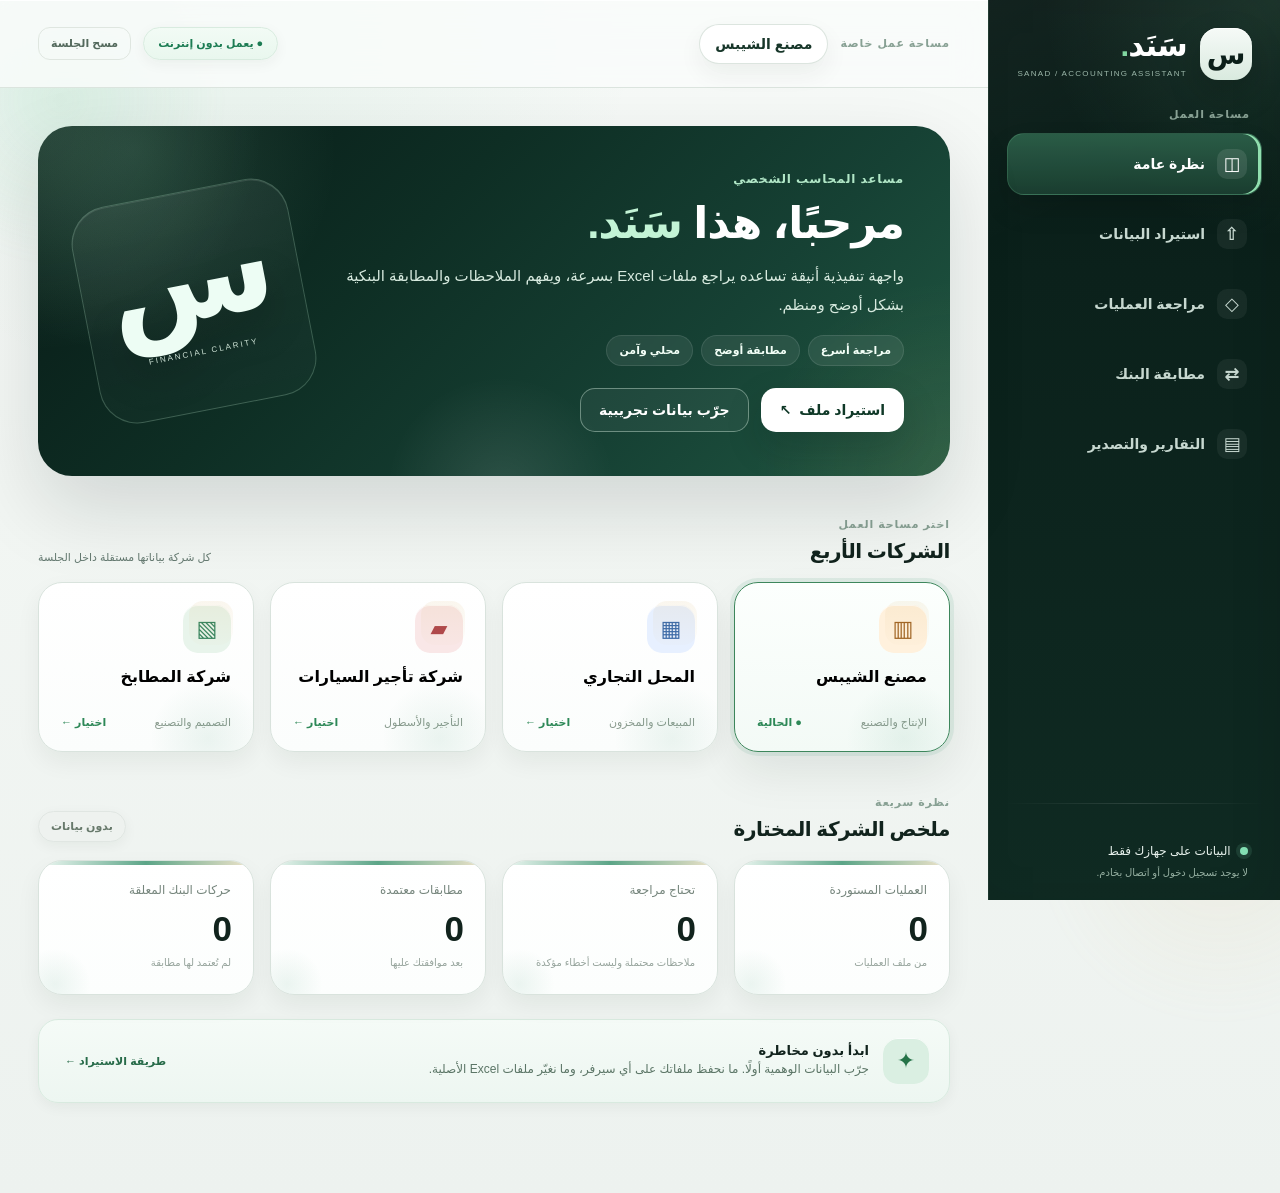
==== index.html @ ab38c40f "Add files via upload" ====
<!doctype html>
<html lang="ar" dir="rtl">
<head>
  <meta charset="utf-8"><meta name="viewport" content="width=device-width,initial-scale=1,viewport-fit=cover">
  <meta name="theme-color" content="#102820"><meta name="description" content="سَنَد: مساعد مراجعة Excel والمطابقة البنكية — يعمل محليًا بدون رفع البيانات.">
  <title>سَنَد | مساعد المحاسب</title>
  <link rel="stylesheet" href="styles.css">
</head>
<body>
<div class="shell">
  <aside class="sidebar">
    <div class="brand"><span class="brand-icon">س</span><span><strong>سَنَد<span class="dot">.</span></strong><small>SANAD / ACCOUNTING ASSISTANT</small></span></div>
    <div class="sidebar-label">مساحة العمل</div>
    <nav class="main-nav" aria-label="القائمة الرئيسية">
      <button class="nav-btn active" data-view="home"><span class="nav-symbol">◫</span> نظرة عامة</button>
      <button class="nav-btn" data-view="import"><span class="nav-symbol">⇧</span> استيراد البيانات</button>
      <button class="nav-btn" data-view="review"><span class="nav-symbol">◇</span> مراجعة العمليات <b id="sideFlag" class="nav-count hidden">0</b></button>
      <button class="nav-btn" data-view="match"><span class="nav-symbol">⇄</span> مطابقة البنك</button>
      <button class="nav-btn" data-view="report"><span class="nav-symbol">▤</span> التقارير والتصدير</button>
    </nav>
    <div class="side-bottom"><span class="secure-dot"></span> البيانات على جهازك فقط <small>لا يوجد تسجيل دخول أو اتصال بخادم.</small></div>
  </aside>
  <main class="main">
    <header class="topbar"><div class="top-label"><span class="overline">مساحة عمل خاصة</span><span id="currentCompanyLabel">مصنع الشيبس</span></div><div class="top-actions"><span class="offline-pill">● يعمل بدون إنترنت</span><button class="btn btn-ghost btn-small" id="wipeBtn" title="مسح البيانات من جلسة المتصفح">مسح الجلسة</button></div></header>
    <div class="content">
      <section id="view-home" class="view active">
        <div class="hero"><div><span class="eyebrow">مساعد المحاسب الشخصي</span><h1>مرحبًا، هذا <em>سَنَد.</em></h1><p>واجهة تنفيذية أنيقة تساعده يراجع ملفات Excel بسرعة، ويفهم الملاحظات والمطابقة البنكية بشكل أوضح ومنظم.</p><div class="hero-pills"><span class="hero-pill">مراجعة أسرع</span><span class="hero-pill">مطابقة أوضح</span><span class="hero-pill">محلي وآمن</span></div><div class="hero-actions"><button class="btn btn-light" data-goto="import">استيراد ملف <span>↖</span></button><button class="btn btn-outline-light" id="demoBtn">جرّب بيانات تجريبية</button></div></div><div class="hero-mark" aria-hidden="true"><div>س</div><span>FINANCIAL CLARITY</span></div></div>
        <div class="section-head"><div><span class="overline">اختر مساحة العمل</span><h2>الشركات الأربع</h2></div><span class="section-note">كل شركة بياناتها مستقلة داخل الجلسة</span></div>
        <div id="companyCards" class="company-grid"></div>
        <div class="section-head spaced"><div><span class="overline">نظرة سريعة</span><h2>ملخص الشركة المختارة</h2></div><span id="demoIndicator" class="badge badge-muted">بدون بيانات</span></div>
        <div class="stats-grid"><div class="stat"><span>العمليات المستوردة</span><strong id="statOperations">0</strong><small>من ملف العمليات</small></div><div class="stat"><span>تحتاج مراجعة</span><strong id="statWarnings">0</strong><small>ملاحظات محتملة وليست أخطاء مؤكدة</small></div><div class="stat"><span>مطابقات معتمدة</span><strong id="statApproved">0</strong><small>بعد موافقتك عليها</small></div><div class="stat"><span>حركات البنك المعلقة</span><strong id="statBank">0</strong><small>لم تُعتمد لها مطابقة</small></div></div>
        <div class="callout"><span class="callout-symbol">✦</span><div><strong>ابدأ بدون مخاطرة</strong><p>جرّب البيانات الوهمية أولًا. ما نحفظ ملفاتك على أي سيرفر، وما نغيّر ملفات Excel الأصلية.</p></div><button class="text-link" data-goto="import">طريقة الاستيراد ←</button></div>
      </section>
      <section id="view-import" class="view"><div class="page-heading"><div><span class="overline">01 / إدخال البيانات</span><h1>استيراد ملفاتك</h1><p>ارفع ملف Excel أو CSV، أو الصق جدول مباشرة من Excel. راجع الأعمدة قبل ما تستورده.</p></div><span class="badge badge-green">محلي على الجهاز</span></div>
        <div class="import-grid"><article class="panel import-card"><div class="panel-heading"><span class="round-icon green">▤</span><div><h2>دفتر العمليات</h2><p>فواتير، مصروفات، إيرادات أو حركة حسابات.</p></div></div><label class="dropzone" id="ledgerDrop" for="ledgerFile"><span class="upload-glyph">⇧</span><strong>اختر ملف العمليات</strong><small>Excel .xlsx أو CSV أو TSV — حتى 10 ميجابايت</small><input type="file" id="ledgerFile" accept=".xlsx,.csv,.tsv,text/csv,application/vnd.openxmlformats-officedocument.spreadsheetml.sheet"></label><p class="muted small" id="ledgerCount">ما تم استيراد أي ملف بعد.</p><button class="btn btn-soft full" id="pasteToggle">أو الصق جدول من Excel</button><div id="pasteBox" class="hidden"><label class="field-label" for="pasteInput">انسخ الخلايا من Excel والصقها هنا، أول صف يكون أسماء الأعمدة</label><textarea id="pasteInput" rows="5" placeholder="التاريخ    البيان    المبلغ    رقم المستند    النوع"></textarea><button class="btn btn-primary" id="pasteRead">قراءة الجدول</button></div></article>
        <article class="panel import-card"><div class="panel-heading"><span class="round-icon blue">⇄</span><div><h2>كشف البنك</h2><p>للمقارنة مع دفتر العمليات، بدون ترحيل قيود.</p></div></div><label class="dropzone" id="bankDrop" for="bankFile"><span class="upload-glyph">⇧</span><strong>اختر ملف كشف البنك</strong><small>Excel .xlsx أو CSV أو TSV — حتى 10 ميجابايت</small><input type="file" id="bankFile" accept=".xlsx,.csv,.tsv,text/csv,application/vnd.openxmlformats-officedocument.spreadsheetml.sheet"></label><p class="muted small" id="bankCount">ما تم استيراد أي كشف بعد.</p><div class="tip"><strong>معلومة مهمة</strong><p>يفضّل يكون في الكشف تاريخ + مبلغ صافٍ، أو عمود إيداع وعمود سحب.</p></div></article></div>
        <article class="panel mapping-panel hidden" id="mappingPanel"><div class="panel-heading between"><div><span class="overline">خطوة التأكد</span><h2 id="mappingTitle">مطابقة الأعمدة</h2><p id="mappingHelp">حدد الأعمدة الصحيحة قبل الاعتماد.</p></div><button class="btn btn-ghost btn-small" id="cancelMapping">إلغاء</button></div><div id="sheetRow" class="sheet-row hidden"><label for="sheetSelect">ورقة العمل</label><select id="sheetSelect"></select></div><div id="mappingFields" class="mapping-grid"></div><div class="preview-wrap"><h3>معاينة أول خمس عمليات</h3><div id="mappingPreview" class="table-scroll"></div></div><div class="mapping-footer"><span id="pendingRows">0 صف</span><button class="btn btn-primary" id="confirmImport">استيراد البيانات بعد المراجعة ←</button></div></article>
        <div class="tip wide"><strong>خصوصية البيانات</strong><p>الأداة تعمل داخل المتصفح ولا ترسل ملفاتك لخادم. البيانات تبقى في ذاكرة الصفحة فقط وتختفي عند تحديثها أو إغلاقها؛ صدّر التقرير قبل ما تطلع. لا تستخدم مستندات الشركات الفعلية إلا بموافقتها.</p></div>
      </section>
      <section id="view-review" class="view"><div class="page-heading"><div><span class="overline">02 / مراجعة ذكية</span><h1>العمليات التي تحتاج انتباهك</h1><p>نرصد مؤشرات التكرار والنقص والقيم غير المعتادة، والقرار النهائي لك.</p></div><button class="btn btn-secondary" id="exportReviewTop">تصدير الملاحظات CSV ↧</button></div><div class="stats-grid compact"><div class="stat"><span>إجمالي العمليات</span><strong id="reviewTotal">0</strong></div><div class="stat"><span>عمليات بملاحظات</span><strong id="reviewFlags">0</strong></div><div class="stat"><span>تكرار محتمل</span><strong id="reviewDuplicates">0</strong></div><div class="stat"><span>بيانات ناقصة أو غير صالحة</span><strong id="reviewMissing">0</strong></div></div>
      <div class="panel table-panel"><div class="table-toolbar"><div><h2>سجل المراجعة</h2><p>ملاحظات أولية — ما يتم حذف أو تعديل أي عملية.</p></div><div class="filters"><select id="reviewFilter" aria-label="تصفية الملاحظات"><option value="all">كل العمليات</option><option value="flagged">تحتاج مراجعة</option><option value="duplicate">تكرار محتمل</option><option value="missing">بيانات ناقصة</option></select><input id="reviewSearch" type="search" placeholder="بحث بالبيان أو المرجع" aria-label="بحث في العمليات"></div></div><div id="reviewTable" class="table-scroll"></div></div></section>
      <section id="view-match" class="view"><div class="page-heading"><div><span class="overline">03 / المطابقة البنكية</span><h1>طابق من غير تخمين</h1><p>نقترح الربط عندما يكون المبلغ والاتجاه واضحين وتوجد حركة فريدة خلال ±3 أيام؛ لازم تعتمد المقترح بنفسك.</p></div><button class="btn btn-secondary" id="exportMatch">تصدير المطابقة CSV ↧</button></div><div class="stats-grid compact"><div class="stat"><span>مطابقات مقترحة</span><strong id="matchSuggested">0</strong></div><div class="stat"><span>مطابقات معتمدة</span><strong id="matchApproved">0</strong></div><div class="stat"><span>دفتر غير مطابق</span><strong id="matchLedger">0</strong></div><div class="stat"><span>بنك غير مطابق</span><strong id="matchBank">0</strong></div></div><div class="callout warn"><span class="callout-symbol">!</span><div><strong>المبلغ المتساوي مش دليل كافي على صحة المطابقة.</strong><p>إذا فيه أكثر من مرشح مناسب بنعرضه كحالة ملتبسة بدون اعتماد آلي. المطابقة هنا للمساعدة فقط، مش تسوية محاسبية.</p></div></div><div class="panel table-panel"><div class="table-toolbar"><div><h2>اقتراحات المطابقة</h2><p>تقدر تعتمد كل سطر أو تلغي اعتماده.</p></div></div><div id="matchTable" class="table-scroll"></div></div><div class="dual-grid"><div class="panel table-panel"><h2>حركات الدفتر غير المعتمدة</h2><div id="unmatchedLedger" class="table-scroll"></div></div><div class="panel table-panel"><h2>حركات البنك غير المعتمدة</h2><div id="unmatchedBank" class="table-scroll"></div></div></div></section>
      <section id="view-report" class="view"><div class="page-heading"><div><span class="overline">04 / تقرير مختصر</span><h1>النتيجة جاهزة للمراجعة</h1><p>هذا تقرير جودة بيانات ومطابقة، وليس قائمة أرباح وخسائر أو ميزان مراجعة معتمد.</p></div><div class="report-actions"><button class="btn btn-secondary" id="exportReport">تصدير التقرير CSV ↧</button><button class="btn btn-primary" id="printReport">طباعة / PDF ↗</button></div></div><div class="print-sheet" id="reportSheet"><div class="report-masthead"><span class="report-logo">سَنَد.</span><span>ACCOUNTING REVIEW / PRIVATE</span></div><h2>تقرير مراجعة البيانات</h2><p id="reportSubheading" class="muted">الشركة المحددة</p><div class="report-stat-grid" id="reportStats"></div><div class="report-section"><h3>ملخص نتيجة المراجعة</h3><div id="reportNarrative"></div></div><div class="report-section"><h3>حدود التقرير</h3><p>الملاحظات مؤشرات تحتاج فحصًا بشريًا. المطابقات المعتمدة هنا لا تنشئ قيودًا أو تسويات. النتائج تعتمد على صحة الملفات وتصنيف اتجاه الحركات وتواريخها؛ لا تعتبر تدقيقًا خارجيًا أو قوائم مالية.</p></div><div class="report-footer"><span>سَنَد | أداة مساعدة للمحاسب</span><span id="reportDate"></span></div></div></section>
    </div>
  </main>
</div>
<div id="toast" class="toast" role="status" aria-live="polite"></div>
<div id="modal" class="modal hidden" role="dialog" aria-modal="true" aria-labelledby="modalTitle"><div class="modal-box"><h2 id="modalTitle">تأكيد</h2><p id="modalText"></p><div class="modal-actions"><button class="btn btn-ghost" id="modalCancel">إلغاء</button><button class="btn btn-danger" id="modalConfirm">تأكيد المسح</button></div></div></div>
<script src="vendor/jszip.min.js"></script><script src="app.js"></script>
</body></html>
---- styles.css ----
:root{
  --deep:#071814;
  --deep-2:#0d221d;
  --deep-3:#15342a;
  --panel:#ffffff;
  --panel-soft:rgba(255,255,255,.78);
  --surface:#f4f7f5;
  --surface-2:#edf2ef;
  --surface-3:#e4ebe7;
  --ink:#11231d;
  --muted:#647970;
  --muted-2:#889890;
  --line:#d9e3dd;
  --accent:#1d8259;
  --accent-2:#3ca672;
  --accent-3:#7fc9a0;
  --accent-soft:#edf7f1;
  --accent-glow:rgba(29,130,89,.18);
  --gold:#d8b36c;
  --gold-soft:#fbf2df;
  --orange:#b36a21;
  --orange-soft:#fff4e4;
  --blue:#355f96;
  --blue-soft:#edf3ff;
  --danger:#9f3d3a;
  --radius-sm:14px;
  --radius:20px;
  --radius-lg:30px;
  --shadow-xs:0 4px 14px rgba(8,31,24,.05);
  --shadow-sm:0 10px 24px rgba(8,31,24,.06);
  --shadow:0 18px 48px rgba(8,31,24,.09);
  --shadow-lg:0 32px 80px rgba(7,24,20,.14);
}

*{box-sizing:border-box}
html{scroll-behavior:smooth}
body{
  margin:0;
  font-family:Tahoma,"Arial",system-ui,sans-serif;
  color:var(--ink);
  background:
    radial-gradient(circle at 18% 0%, rgba(60,166,114,.08), transparent 26%),
    radial-gradient(circle at 100% 15%, rgba(216,179,108,.08), transparent 18%),
    linear-gradient(180deg,#f7faf8 0%, #f2f6f3 42%, #edf2ef 100%);
  font-size:14px;
  min-height:100vh;
}
body::before,body::after{content:"";position:fixed;pointer-events:none;z-index:0;filter:blur(8px)}
body::before{width:360px;height:360px;top:-80px;left:-120px;background:radial-gradient(circle, rgba(76,183,129,.14), transparent 64%)}
body::after{width:400px;height:400px;right:-140px;bottom:-140px;background:radial-gradient(circle, rgba(216,179,108,.10), transparent 65%)}
button,input,select,textarea{font:inherit}
button{cursor:pointer}
button,input,select,textarea{transition:border-color .2s ease, box-shadow .2s ease, background-color .2s ease, transform .2s ease, color .2s ease}
button:focus-visible,input:focus-visible,select:focus-visible,textarea:focus-visible{outline:none;border-color:rgba(29,130,89,.75)!important;box-shadow:0 0 0 4px rgba(29,130,89,.14)!important}
h1,h2,h3,p{margin:0}
h1{font-size:clamp(30px,3.1vw,46px);letter-spacing:-1px;line-height:1.14}
h2{font-size:20px;letter-spacing:-.45px;line-height:1.25}
h3{font-size:15px;line-height:1.35}
p{line-height:1.9}

.shell{min-height:100vh;display:flex;position:relative;z-index:1}
.sidebar{
  width:292px;flex-shrink:0;height:100vh;position:sticky;top:0;overflow:hidden;
  padding:22px 18px 18px;display:flex;flex-direction:column;color:#fff;
  background:
    radial-gradient(circle at top right, rgba(127,201,160,.15), transparent 25%),
    linear-gradient(180deg,#071814 0%, #0b211b 30%, #0f2a22 100%);
  border-left:1px solid rgba(255,255,255,.05);
  box-shadow:-14px 0 40px rgba(0,0,0,.08) inset;
}
.sidebar::before,.sidebar::after{content:"";position:absolute;pointer-events:none}
.sidebar::before{inset:0;background:linear-gradient(155deg, rgba(255,255,255,.05), transparent 24%)}
.sidebar::after{left:16px;right:16px;bottom:96px;height:1px;background:linear-gradient(90deg, transparent, rgba(255,255,255,.12), transparent)}
.brand,.main-nav,.side-bottom{position:relative;z-index:1}
.brand{display:flex;align-items:center;gap:13px;padding:6px 10px 28px}
.brand-icon{
  width:52px;height:52px;display:grid;place-items:center;border-radius:18px;font-size:28px;font-weight:900;
  color:#0b1f19;background:linear-gradient(180deg,#f6faf7,#d9eadf);
  box-shadow:0 14px 34px rgba(0,0,0,.20), inset 0 1px 0 rgba(255,255,255,.85)
}
.brand strong{font-size:31px;line-height:1;display:block;letter-spacing:-.8px}
.brand small{display:block;font-size:8px;letter-spacing:1.3px;color:#9cb8aa;padding-top:8px}
.dot{color:#81d7a1}
.sidebar-label,.overline{color:#88a194;font-size:11px;font-weight:800;letter-spacing:.9px}
.sidebar-label{padding:0 12px 12px}
.main-nav{display:flex;flex-direction:column;gap:8px}
.nav-btn{
  border:1px solid transparent;background:transparent;color:#c7d8d0;padding:15px 14px;text-align:right;
  border-radius:17px;display:flex;align-items:center;gap:12px;font-weight:800;position:relative
}
.nav-btn:hover{color:#fff;border-color:rgba(129,215,161,.14);background:linear-gradient(180deg, rgba(255,255,255,.05), rgba(255,255,255,.02));transform:translateY(-1px)}
.nav-btn.active{color:#fff;border-color:rgba(129,215,161,.18);background:linear-gradient(180deg, rgba(45,98,75,.9), rgba(27,63,49,.95));box-shadow:inset -3px 0 0 #91dfaf, 0 14px 28px rgba(0,0,0,.14)}
.nav-symbol{font-size:18px;width:30px;height:30px;display:grid;place-items:center;border-radius:10px;background:rgba(255,255,255,.055);flex-shrink:0}
.nav-btn.active .nav-symbol{background:rgba(255,255,255,.1)}
.nav-count{margin-right:auto;font-size:11px;background:linear-gradient(180deg,#f6d59b,#e8bb73);color:#35270f;padding:3px 7px;border-radius:999px;font-weight:900;box-shadow:0 3px 10px rgba(232,187,115,.25)}
.side-bottom{margin-top:auto;padding:24px 14px 0;color:#e9f3ee;font-size:12px}
.side-bottom small{display:block;color:#96b0a2;line-height:1.85;padding-top:6px}
.secure-dot{display:inline-block;width:8px;height:8px;background:#82dfb3;border-radius:50%;margin-left:6px;box-shadow:0 0 0 4px rgba(130,223,179,.12)}

.main{flex:1;min-width:0;position:relative}
.topbar{
  position:sticky;top:0;z-index:4;height:88px;border-bottom:1px solid rgba(217,227,221,.92);
  background:rgba(250,252,251,.84);backdrop-filter:blur(16px);
  display:flex;justify-content:space-between;align-items:center;padding:0 38px;
}
.topbar::before{content:"";position:absolute;inset:0 0 auto 0;height:1px;background:rgba(255,255,255,.9)}
.top-label{display:flex;gap:12px;align-items:center;flex-wrap:wrap}
.top-label #currentCompanyLabel{
  font-weight:900;color:#173629;background:#fff;border:1px solid rgba(217,227,221,.92);
  padding:11px 15px;border-radius:999px;box-shadow:var(--shadow-sm)
}
.top-actions{display:flex;align-items:center;gap:12px;flex-wrap:wrap}
.offline-pill{color:#1c7c53;background:linear-gradient(180deg,#f2fbf5,#e9f7ee);border:1px solid #d8ebdf;border-radius:999px;padding:9px 14px;font-size:11px;font-weight:900;box-shadow:var(--shadow-xs)}
.content{max-width:1500px;margin:auto;padding:38px 38px 90px}
.view{display:none;animation:fadeUp .28s ease}
.view.active{display:block}

.hero{
  position:relative;overflow:hidden;isolation:isolate;min-height:300px;border-radius:34px;padding:44px 46px;color:#fff;
  display:flex;justify-content:space-between;align-items:center;gap:28px;
  background:
    radial-gradient(circle at 0% 0%, rgba(166,242,199,.15), transparent 23%),
    radial-gradient(circle at 100% 100%, rgba(216,179,108,.10), transparent 20%),
    linear-gradient(135deg,#081a16 0%, #0e2e24 38%, #164134 70%, #205842 100%);
  box-shadow:var(--shadow-lg);
}
.hero::before{content:"";position:absolute;left:-120px;top:-190px;width:430px;height:430px;border-radius:50%;background:radial-gradient(circle, rgba(166,242,199,.14), transparent 67%);z-index:-1}
.hero::after{content:"";position:absolute;left:36%;bottom:-150px;width:270px;height:270px;border-radius:50%;background:radial-gradient(circle, rgba(255,255,255,.10), transparent 60%);z-index:-1}
.hero > div:first-child{max-width:700px}
.eyebrow{color:#b1e7c7;font-size:12px;font-weight:900;letter-spacing:.85px}
.hero h1{margin-top:12px;font-size:44px}.hero h1 em{font-style:normal;color:#c3f4d6}
.hero p{color:#d7eadf;font-size:15px;margin:14px 0 16px;max-width:585px}
.hero-pills{display:flex;gap:8px;flex-wrap:wrap;margin-bottom:22px}
.hero-pill{
  display:inline-flex;align-items:center;gap:6px;padding:8px 12px;border-radius:999px;font-size:11px;font-weight:900;
  color:#f3fff7;background:rgba(255,255,255,.08);border:1px solid rgba(255,255,255,.1);backdrop-filter:blur(2px)
}
.hero-actions{display:flex;gap:12px;flex-wrap:wrap}
.hero-mark{
  width:220px;height:220px;flex-shrink:0;border:1px solid rgba(195,244,214,.22);border-radius:38px;display:grid;place-items:center;transform:rotate(-11deg);
  background:linear-gradient(180deg, rgba(255,255,255,.05), rgba(255,255,255,.02));box-shadow:inset 0 1px 0 rgba(255,255,255,.10)
}
.hero-mark div{font-size:122px;font-weight:900;line-height:1;color:#edfdf4;text-shadow:0 18px 40px rgba(0,0,0,.18)}
.hero-mark span{font-size:8px;letter-spacing:2px;margin-top:-67px;color:#d0e5d8}

.btn{border:1px solid transparent;border-radius:15px;padding:13px 18px;font-weight:900;display:inline-flex;align-items:center;justify-content:center;gap:8px;line-height:1.15;text-decoration:none}
.btn:hover{transform:translateY(-1px)}
.btn:active{transform:translateY(1px)}
.btn-primary{color:#fff;background:linear-gradient(180deg,#279364,#1d7b54);box-shadow:0 12px 28px rgba(29,123,84,.24)}
.btn-primary:hover{background:linear-gradient(180deg,#2da06d,#1f7f56)}
.btn-secondary{color:#1a6342;background:linear-gradient(180deg,#f0f8f3,#e5f2ea);border-color:#d1e6d8;box-shadow:var(--shadow-xs)}
.btn-secondary:hover{background:#e3f1e8}
.btn-light{background:#fff;color:#0f3827;box-shadow:0 15px 36px rgba(6,24,20,.18)}
.btn-outline-light{border-color:rgba(211,236,221,.42);background:rgba(255,255,255,.05);color:#fff}
.btn-outline-light:hover{background:rgba(255,255,255,.12)}
.btn-soft{background:#edf7f1;color:#276645;border-color:#d7e9de;box-shadow:var(--shadow-xs)}
.btn-ghost{background:transparent;border-color:#dfe6e0;color:#53695c}.btn-ghost:hover{background:#f5f8f6}
.btn-danger{background:#ae3d39;color:#fff;box-shadow:0 10px 26px rgba(174,61,57,.18)}
.btn-small{padding:9px 12px;font-size:11px;border-radius:12px}.full{width:100%}

.section-head{display:flex;justify-content:space-between;align-items:end;gap:12px;margin:42px 0 18px}.section-head .overline{display:block;margin-bottom:8px}.section-note,.muted{color:var(--muted)}.section-note{font-size:11px}.spaced{margin-top:44px}
.company-grid{display:grid;grid-template-columns:repeat(4,minmax(0,1fr));gap:16px}
.company-card{
  position:relative;background:linear-gradient(180deg,#ffffff,#fbfdfc);border:1px solid var(--line);text-align:right;border-radius:24px;padding:22px;min-height:170px;box-shadow:var(--shadow-sm);display:flex;flex-direction:column;align-items:flex-start;gap:14px;overflow:hidden
}
.company-card::before{content:"";position:absolute;inset:auto -18px -50px auto;width:126px;height:126px;border-radius:50%;background:radial-gradient(circle, rgba(29,130,89,.08), transparent 65%);pointer-events:none}
.company-card::after{content:"";position:absolute;right:20px;top:18px;width:44px;height:44px;border-radius:14px;background:linear-gradient(180deg, rgba(216,179,108,.14), rgba(216,179,108,.03));opacity:.8}
.company-card:hover{border-color:#9ecab1;box-shadow:var(--shadow);transform:translateY(-2px)}
.company-card.selected{border:1.5px solid #3d875c;box-shadow:0 0 0 4px rgba(29,130,89,.09), var(--shadow);background:linear-gradient(180deg,#fcfffd,#f3faf6)}
.company-icon{border-radius:15px;width:48px;height:48px;display:grid;place-items:center;font-size:22px;box-shadow:inset 0 1px 0 rgba(255,255,255,.85)}
.company-name{font-weight:900;font-size:16px}.company-footer{color:#899a8d;font-size:11px;width:100%;display:flex;justify-content:space-between;gap:12px;margin-top:auto}.company-card .company-footer span:last-child{color:#2d8857;font-weight:900}

.stats-grid{display:grid;grid-template-columns:repeat(4,minmax(0,1fr));gap:16px}
.stat{position:relative;border:1px solid var(--line);background:linear-gradient(180deg,#fff,#fcfefd);border-radius:24px;padding:22px;box-shadow:var(--shadow-sm);overflow:hidden}
.stat::before{content:"";position:absolute;right:0;top:0;width:100%;height:4px;background:linear-gradient(90deg, rgba(127,201,160,.12), rgba(29,130,89,.72), rgba(216,179,108,.35))}
.stat::after{content:"";position:absolute;left:-20px;bottom:-26px;width:72px;height:72px;border-radius:50%;background:radial-gradient(circle, rgba(29,130,89,.08), transparent 70%)}
.stat>span{color:#75857c;font-size:12px;display:block}.stat strong{font-size:35px;display:block;margin:12px 0 5px;letter-spacing:-1px;font-weight:900;font-variant-numeric:tabular-nums}.stat small{color:#95a39b;font-size:10px;line-height:1.8;display:block}
.callout{display:flex;align-items:center;gap:14px;background:linear-gradient(180deg,#f5fbf7,#edf6f1);border:1px solid #d8eadf;border-radius:20px;padding:18px 20px;margin-top:24px;box-shadow:var(--shadow-xs)}
.callout p{font-size:12px;color:#5b7566}.callout strong{font-size:13px}.callout-symbol{background:#daefe2;border-radius:15px;width:46px;height:46px;display:grid;place-items:center;color:#257348;flex-shrink:0;font-size:22px;box-shadow:inset 0 1px 0 rgba(255,255,255,.85)}
.text-link{margin-right:auto;border:0;background:transparent;white-space:nowrap;font-size:11px;color:#276b49;font-weight:900}.text-link:hover{color:#184d34}

.page-heading{display:flex;justify-content:space-between;align-items:flex-start;gap:16px;margin-bottom:28px;padding-bottom:8px}
.page-heading .overline{display:block;margin-bottom:9px}.page-heading p{color:var(--muted);font-size:12px;margin-top:10px;max-width:730px}
.badge{padding:8px 12px;font-size:11px;font-weight:900;border-radius:999px;white-space:nowrap;border:1px solid transparent;box-shadow:var(--shadow-xs)}
.badge-green{background:#eaf8ef;color:#24824b;border-color:#d6ecd9}.badge-muted{background:#eef2ef;color:#67796b;border-color:#e0e6e2}.badge-orange{background:#fff2e2;color:#a05a15;border-color:#f1dec1}.badge-blue{background:#eef4ff;color:#285d9a;border-color:#d9e5ff}

.import-grid,.dual-grid{display:grid;grid-template-columns:repeat(2,minmax(0,1fr));gap:18px}
.panel{background:var(--panel-soft);backdrop-filter:blur(10px);border-radius:24px;border:1px solid rgba(217,227,221,.95);padding:24px;box-shadow:var(--shadow-sm);min-width:0}.panel:hover{box-shadow:var(--shadow)}
.panel-heading{display:flex;align-items:center;gap:12px;margin-bottom:21px}.panel-heading p,.table-toolbar p{color:#829187;font-size:12px;margin-top:6px}.panel-heading.between{justify-content:space-between}
.round-icon{width:48px;height:48px;display:grid;place-items:center;border-radius:16px;font-size:22px;box-shadow:inset 0 1px 0 rgba(255,255,255,.85)}
.round-icon.green{background:#e6f4e8;color:#238355}.round-icon.blue{background:#e8f0fe;color:#3268ac}
.dropzone{position:relative;min-height:196px;border:1.6px dashed #b8d2c0;border-radius:20px;background:linear-gradient(180deg,#fcfefd,#f6faf7);display:flex;align-items:center;justify-content:center;flex-direction:column;gap:9px;cursor:pointer;padding:22px;text-align:center}
.dropzone::before{content:"";position:absolute;inset:12px;border-radius:16px;border:1px dashed rgba(29,130,89,.08);pointer-events:none}
.dropzone:hover,.dropzone.dragover{background:#eef8f0;border-color:#2d8b59;box-shadow:0 0 0 4px rgba(45,139,89,.08)}
.dropzone input{position:absolute;opacity:0;width:1px;height:1px;pointer-events:none}
.upload-glyph{display:grid;place-items:center;border-radius:50%;width:56px;height:56px;background:#ebf7ef;color:#2d8d5d;font-size:26px;box-shadow:inset 0 1px 0 rgba(255,255,255,.8), 0 10px 18px rgba(42,140,97,.08)}
.dropzone strong{font-size:13px}.dropzone small{font-size:11px;color:#879489}.small{font-size:12px}.import-card>.muted{padding:12px 2px}
.tip{background:linear-gradient(180deg,#f8faf8,#f3f6f4);border:1px solid #e6ece8;border-radius:15px;padding:15px;margin-top:15px}.tip strong{font-size:12px}.tip p{font-size:11px;color:#778579}.tip.wide{margin-top:18px}
.hidden{display:none!important}.field-label{display:block;font-size:12px;font-weight:900;margin:15px 0 9px}
textarea,select,input[type=search]{width:100%;background:#fff;color:var(--ink);border:1px solid #d8e3dc;border-radius:14px;padding:11px 12px;max-width:100%;min-width:0}
textarea{resize:vertical;line-height:1.7;margin-bottom:10px;min-height:120px}
.mapping-panel{margin-top:22px;border-color:#7fb897;background:linear-gradient(180deg,#fcfffd,#f5fbf7)}
.sheet-row{display:flex;align-items:center;gap:15px;margin-bottom:17px}.sheet-row label{font-weight:900;font-size:12px}.sheet-row select{flex:1}
.mapping-grid{display:grid;grid-template-columns:repeat(3,minmax(0,1fr));gap:13px}.map-field label{display:block;font-size:12px;font-weight:900;margin-bottom:8px}.map-field select{width:100%}.map-field small{display:block;color:#9b7d46;font-size:10px;margin-top:4px}
.preview-wrap{margin-top:26px}.preview-wrap h3{margin-bottom:10px}.mapping-footer{display:flex;justify-content:space-between;align-items:center;padding-top:22px;gap:10px}.mapping-footer span{color:#748477;font-size:12px}.compact{margin-bottom:17px}.compact .stat strong{font-size:28px}

.table-panel{padding:0;overflow:hidden}
.table-toolbar{padding:22px;display:flex;justify-content:space-between;gap:12px;align-items:center}.filters{display:flex;gap:8px;flex-wrap:wrap}.filters input{min-width:190px}
.table-scroll{overflow:auto;max-height:560px;scrollbar-width:thin;scrollbar-color:#becfc7 transparent}.table-scroll::-webkit-scrollbar{height:10px;width:10px}.table-scroll::-webkit-scrollbar-thumb{background:#c7d5ce;border-radius:99px;border:2px solid transparent;background-clip:padding-box}.table-scroll::-webkit-scrollbar-track{background:transparent}
table{width:100%;border-collapse:separate;border-spacing:0;font-size:12px;text-align:right;min-width:650px;background:#fff}th{position:sticky;top:0;background:#f7faf8;color:#57695f;z-index:1;font-size:11px;font-weight:900;text-align:right;border-bottom:1px solid #ebf0ed}th,td{padding:14px 15px;white-space:nowrap}td{border-bottom:1px solid #edf1ee}tbody tr:nth-child(even) td{background:#fcfefd}tbody tr:hover td{background:#f4fbf7}tr:last-child td{border-bottom:0}td.wrapcell{white-space:normal;min-width:150px;max-width:320px;line-height:1.7}
.empty{text-align:center;padding:56px 22px;color:#809184;font-size:13px}.empty strong{display:block;color:#1e3929;margin-bottom:8px;font-size:16px}
.issue-list{display:flex;flex-wrap:wrap;gap:5px;min-width:180px}.issue{font-size:10px;border-radius:999px;padding:5px 8px;background:#fff0df;color:#9b5b15;border:1px solid #f2d9b7}
.clean{color:#258453;font-weight:900}.warn{background:#fff7ea;border-color:#f0dfbd}.warn .callout-symbol{background:#ffead0;color:#a05d18}
.dual-grid{margin-top:16px}.dual-grid .panel h2{padding:20px 20px 12px;font-size:16px}
.inline-action{border:1px solid #b0d4bd;border-radius:10px;background:#e7f5ec;color:#21623e;font-weight:900;padding:7px 10px;font-size:11px;box-shadow:var(--shadow-xs)}.inline-action:hover{transform:translateY(-1px)}.inline-action.undo{color:#9c4c3a;background:#fff0ed;border-color:#f2d7d0}

.report-actions{display:flex;gap:8px;flex-wrap:wrap}
.print-sheet{background:#fff;border:1px solid var(--line);border-radius:30px;padding:48px;max-width:910px;margin:auto;box-shadow:var(--shadow-lg);position:relative;overflow:hidden}
.print-sheet::before{content:"";position:absolute;inset:0 auto auto 0;width:100%;height:6px;background:linear-gradient(90deg, #1e714d, #2d8b60, #d8b36c)}
.report-masthead{display:flex;justify-content:space-between;align-items:center;border-bottom:2px solid #1a442d;padding-bottom:18px;margin-bottom:25px}.report-logo{font-size:29px;font-weight:900;color:#1c6940;letter-spacing:-.7px}.report-masthead>span:last-child{font-size:9px;color:#83988b;letter-spacing:1.2px}
.print-sheet h2{font-size:31px}.report-stat-grid{display:grid;grid-template-columns:repeat(2,1fr);gap:10px;margin:25px 0}.report-stat{border:1px solid #e5ece7;border-radius:16px;padding:16px;background:linear-gradient(180deg,#fff,#fbfdfb)}.report-stat strong{font-size:24px;display:block;margin-top:6px}.report-stat span{color:#748378;font-size:12px}.report-section{padding:22px 0;border-top:1px solid #e5ede8}.report-section h3{font-size:16px;margin-bottom:11px}.report-section p,.report-section li{color:#596d5e;font-size:12px;line-height:2}.report-section ul{padding:0 22px 0 0}.report-footer{border-top:2px solid #1a442d;padding-top:17px;display:flex;justify-content:space-between;gap:20px;color:#6f8173;font-size:10px}

.toast{position:fixed;bottom:26px;left:24px;z-index:11;background:linear-gradient(180deg,#153627,#102d21);color:#fff;padding:15px 20px;border-radius:16px;box-shadow:0 18px 42px rgba(19,41,30,.25);opacity:0;transform:translateY(15px);pointer-events:none;transition:all .2s;max-width:460px;font-size:12px;border:1px solid rgba(255,255,255,.08)}.toast.show{opacity:1;transform:translateY(0)}.toast.error{background:linear-gradient(180deg,#ab433e,#933530)}
.modal{position:fixed;inset:0;z-index:20;background:rgba(11,24,20,.56);display:grid;place-items:center;padding:20px;backdrop-filter:blur(7px)}
.modal-box{background:#fff;border-radius:26px;padding:28px;width:min(100%,450px);box-shadow:var(--shadow-lg);border:1px solid var(--line)}.modal-box p{color:#6e7e71;margin:14px 0 22px;font-size:13px}.modal-actions{display:flex;justify-content:flex-end;gap:9px}
#pasteBox{margin-top:12px}
@keyframes fadeUp{from{opacity:0;transform:translateY(10px)}to{opacity:1;transform:translateY(0)}}

@media (max-width: 1200px){.company-grid{grid-template-columns:repeat(2,1fr)}.stats-grid{grid-template-columns:repeat(2,1fr)}.sidebar{width:234px}.content{padding:28px}.topbar{padding:0 28px}.hero{padding:38px}}
@media (max-width: 790px){
  .shell{display:block}.sidebar{position:static;height:auto;width:100%;padding:14px 14px 16px;border-left:0;border-bottom:1px solid rgba(255,255,255,.05)}
  .brand{padding:0 0 12px}.brand strong{font-size:22px}.brand small{font-size:7px}.brand-icon{width:38px;height:38px;font-size:21px;border-radius:13px}.sidebar-label,.side-bottom{display:none}
  .main-nav{flex-direction:row;gap:6px;overflow-x:auto;padding-bottom:4px}.nav-btn{white-space:nowrap;font-size:11px;padding:10px 12px;border-radius:13px}.nav-symbol{font-size:13px;width:24px;height:24px}
  .topbar{height:auto;min-height:74px;padding:12px 16px;gap:12px;flex-wrap:wrap}.top-actions{gap:6px}.offline-pill{display:none}
  .content{padding:18px 14px 58px}.hero{padding:28px 24px;min-height:236px;border-radius:26px}.hero h1{font-size:32px}.hero-mark{display:none}
  .company-grid,.stats-grid,.import-grid,.dual-grid{grid-template-columns:repeat(2,minmax(0,1fr))}.mapping-grid{grid-template-columns:repeat(2,minmax(0,1fr))}
  .page-heading{flex-direction:column;align-items:flex-start}.table-toolbar{align-items:flex-start;flex-direction:column}.filters{width:100%}.filters input{flex:1;min-width:0}.callout{flex-wrap:wrap}.text-link{margin-right:0}.print-sheet{padding:28px;border-radius:24px}
}
@media (max-width: 530px){
  .company-grid,.import-grid,.dual-grid{grid-template-columns:1fr}.company-card{min-height:unset;display:grid;grid-template-columns:48px 1fr;align-items:center;padding:16px}.company-footer{grid-column:2}
  .stats-grid{gap:10px}.stat{padding:16px}.stat strong{font-size:27px}.stat small{font-size:9px}.mapping-grid{grid-template-columns:1fr}
  .hero p{font-size:12px}.hero-pills{margin-bottom:18px}.hero-actions .btn{padding:11px 12px;font-size:11px}.section-note{max-width:150px;text-align:left}.filters{flex-direction:column}.filters select,.filters input{width:100%}
  .report-stat-grid{gap:8px}.report-stat{padding:13px}.report-stat strong{font-size:20px}.report-masthead>span:last-child{font-size:7px}.top-label{gap:6px;flex-direction:column;align-items:flex-start}.print-sheet h2{font-size:24px}.mapping-footer{flex-direction:column;align-items:stretch}.mapping-footer .btn{width:100%}
}
@media print{body{background:#fff}body::before,body::after,.sidebar,.topbar,.page-heading,.toast,.callout,.main-nav{display:none!important}.shell,.main,.content{display:block;padding:0;margin:0;max-width:unset}.view{display:none!important;animation:none}#view-report{display:block!important}.print-sheet{border:0;padding:0;box-shadow:none;max-width:100%}@page{size:A4;margin:17mm}}
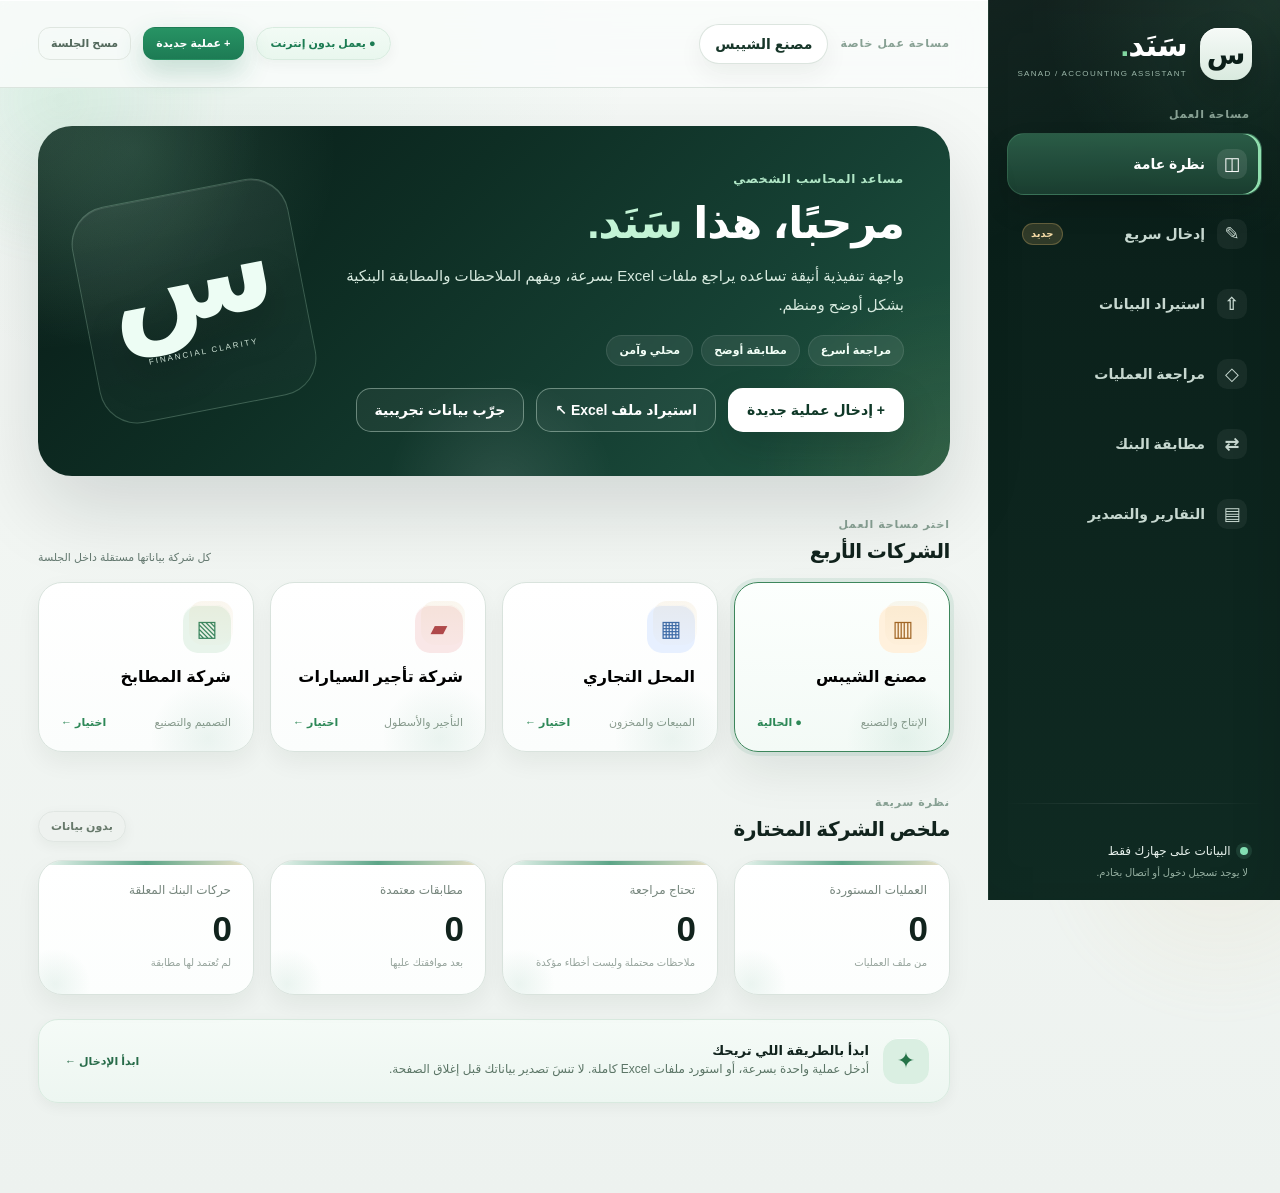
==== commit 42e93565: "Add files via upload" ====
--- a/index.html
+++ b/index.html
@@ -13,6 +13,7 @@
     <div class="sidebar-label">مساحة العمل</div>
     <nav class="main-nav" aria-label="القائمة الرئيسية">
       <button class="nav-btn active" data-view="home"><span class="nav-symbol">◫</span> نظرة عامة</button>
+      <button class="nav-btn" data-view="entry"><span class="nav-symbol">✎</span> إدخال سريع <span class="nav-new">جديد</span></button>
       <button class="nav-btn" data-view="import"><span class="nav-symbol">⇧</span> استيراد البيانات</button>
       <button class="nav-btn" data-view="review"><span class="nav-symbol">◇</span> مراجعة العمليات <b id="sideFlag" class="nav-count hidden">0</b></button>
       <button class="nav-btn" data-view="match"><span class="nav-symbol">⇄</span> مطابقة البنك</button>
@@ -21,18 +22,52 @@
     <div class="side-bottom"><span class="secure-dot"></span> البيانات على جهازك فقط <small>لا يوجد تسجيل دخول أو اتصال بخادم.</small></div>
   </aside>
   <main class="main">
-    <header class="topbar"><div class="top-label"><span class="overline">مساحة عمل خاصة</span><span id="currentCompanyLabel">مصنع الشيبس</span></div><div class="top-actions"><span class="offline-pill">● يعمل بدون إنترنت</span><button class="btn btn-ghost btn-small" id="wipeBtn" title="مسح البيانات من جلسة المتصفح">مسح الجلسة</button></div></header>
+    <header class="topbar"><div class="top-label"><span class="overline">مساحة عمل خاصة</span><span id="currentCompanyLabel">مصنع الشيبس</span></div><div class="top-actions"><span class="offline-pill">● يعمل بدون إنترنت</span><button class="btn btn-primary btn-small top-entry" data-goto="entry">+ عملية جديدة</button><button class="btn btn-ghost btn-small" id="wipeBtn" title="مسح البيانات من جلسة المتصفح">مسح الجلسة</button></div></header>
     <div class="content">
       <section id="view-home" class="view active">
-        <div class="hero"><div><span class="eyebrow">مساعد المحاسب الشخصي</span><h1>مرحبًا، هذا <em>سَنَد.</em></h1><p>واجهة تنفيذية أنيقة تساعده يراجع ملفات Excel بسرعة، ويفهم الملاحظات والمطابقة البنكية بشكل أوضح ومنظم.</p><div class="hero-pills"><span class="hero-pill">مراجعة أسرع</span><span class="hero-pill">مطابقة أوضح</span><span class="hero-pill">محلي وآمن</span></div><div class="hero-actions"><button class="btn btn-light" data-goto="import">استيراد ملف <span>↖</span></button><button class="btn btn-outline-light" id="demoBtn">جرّب بيانات تجريبية</button></div></div><div class="hero-mark" aria-hidden="true"><div>س</div><span>FINANCIAL CLARITY</span></div></div>
+        <div class="hero"><div><span class="eyebrow">مساعد المحاسب الشخصي</span><h1>مرحبًا، هذا <em>سَنَد.</em></h1><p>واجهة تنفيذية أنيقة تساعده يراجع ملفات Excel بسرعة، ويفهم الملاحظات والمطابقة البنكية بشكل أوضح ومنظم.</p><div class="hero-pills"><span class="hero-pill">مراجعة أسرع</span><span class="hero-pill">مطابقة أوضح</span><span class="hero-pill">محلي وآمن</span></div><div class="hero-actions"><button class="btn btn-light" data-goto="entry">+ إدخال عملية جديدة</button><button class="btn btn-outline-light" data-goto="import">استيراد ملف Excel ↖</button><button class="btn btn-outline-light" id="demoBtn">جرّب بيانات تجريبية</button></div></div><div class="hero-mark" aria-hidden="true"><div>س</div><span>FINANCIAL CLARITY</span></div></div>
         <div class="section-head"><div><span class="overline">اختر مساحة العمل</span><h2>الشركات الأربع</h2></div><span class="section-note">كل شركة بياناتها مستقلة داخل الجلسة</span></div>
         <div id="companyCards" class="company-grid"></div>
         <div class="section-head spaced"><div><span class="overline">نظرة سريعة</span><h2>ملخص الشركة المختارة</h2></div><span id="demoIndicator" class="badge badge-muted">بدون بيانات</span></div>
         <div class="stats-grid"><div class="stat"><span>العمليات المستوردة</span><strong id="statOperations">0</strong><small>من ملف العمليات</small></div><div class="stat"><span>تحتاج مراجعة</span><strong id="statWarnings">0</strong><small>ملاحظات محتملة وليست أخطاء مؤكدة</small></div><div class="stat"><span>مطابقات معتمدة</span><strong id="statApproved">0</strong><small>بعد موافقتك عليها</small></div><div class="stat"><span>حركات البنك المعلقة</span><strong id="statBank">0</strong><small>لم تُعتمد لها مطابقة</small></div></div>
-        <div class="callout"><span class="callout-symbol">✦</span><div><strong>ابدأ بدون مخاطرة</strong><p>جرّب البيانات الوهمية أولًا. ما نحفظ ملفاتك على أي سيرفر، وما نغيّر ملفات Excel الأصلية.</p></div><button class="text-link" data-goto="import">طريقة الاستيراد ←</button></div>
+        <div class="callout"><span class="callout-symbol">✦</span><div><strong>ابدأ بالطريقة اللي تريحك</strong><p>أدخل عملية واحدة بسرعة، أو استورد ملفات Excel كاملة. لا تنسَ تصدير بياناتك قبل إغلاق الصفحة.</p></div><button class="text-link" data-goto="entry">ابدأ الإدخال ←</button></div>
+      </section>
+      <section id="view-entry" class="view">
+        <div class="page-heading entry-heading"><div><span class="overline">01 / إدخال العمليات</span><h1>سجّل عمليتك في ثوانٍ</h1><p>بدون Excel أو جداول معقدة. اختر الشركة، أدخل التفاصيل، واحفظ الحركة مباشرة للمراجعة والمطابقة.</p></div><span class="badge badge-green">✦ إدخال محلي على جهازك</span></div>
+        <div class="entry-overview">
+          <div class="entry-overview-icon" aria-hidden="true">✎</div>
+          <div><strong>عملية واحدة، خطوات واضحة</strong><p>عبّي التاريخ والبيان والمبلغ، والباقي اختياري. كل شركة لها عملياتها بروحها.</p></div>
+          <span class="entry-overview-step">01 — 03</span>
+        </div>
+        <div class="entry-layout">
+          <article class="panel entry-form-panel">
+            <div class="entry-panel-head"><div><span class="overline">نموذج الإدخال السريع</span><h2 id="entryFormTitle">عملية جديدة</h2><p>النجمة * تعني إن الحقل مطلوب.</p></div><span class="entry-header-icon" aria-hidden="true">＋</span></div>
+            <form id="entryForm" novalidate>
+              <div class="entry-fields">
+                <div class="entry-field"><label for="entryCompany">الشركة *</label><select id="entryCompany" required><option value="chips">مصنع الشيبس</option><option value="shop">المحل التجاري</option><option value="rental">شركة تأجير السيارات</option><option value="kitchens">شركة المطابخ</option></select></div>
+                <div class="entry-field"><label for="entryKind">وين تسجّل الحركة؟ *</label><select id="entryKind" required><option value="ledger">دفتر العمليات</option><option value="bank">كشف البنك</option></select></div>
+                <div class="entry-field"><label for="entryDate">تاريخ العملية *</label><input id="entryDate" type="date" required></div>
+                <div class="entry-field"><label for="entryDirection">اتجاه الحركة *</label><select id="entryDirection" required><option value="in">قبض / داخل</option><option value="out">صرف / خارج</option></select></div>
+                <div class="entry-field entry-span"><label for="entryDescription">البيان / الوصف *</label><input id="entryDescription" type="text" maxlength="250" placeholder="مثال: فاتورة مشتريات من المورد" required autocomplete="off"></div>
+                <div class="entry-field entry-span"><label for="entryAmount">المبلغ بالريال العُماني *</label><div class="amount-input"><input id="entryAmount" type="text" inputmode="decimal" placeholder="0.000" required autocomplete="off" dir="ltr" aria-describedby="amountHelp"><span>ر.ع</span></div><small id="amountHelp">تقدر تكتب 15 أو 15.500 — ويدعم الأرقام العربية.</small></div>
+                <div class="entry-field"><label for="entryReference">رقم الفاتورة / المرجع <span class="optional">اختياري</span></label><input id="entryReference" type="text" maxlength="100" placeholder="مثال: INV-001" autocomplete="off"></div>
+                <div class="entry-field"><label for="entryParty">العميل / المورد <span class="optional">اختياري</span></label><input id="entryParty" type="text" maxlength="150" placeholder="اسم الجهة" autocomplete="off"></div>
+              </div>
+              <div id="entryError" class="entry-error hidden" role="alert" aria-live="polite"></div>
+              <div class="entry-form-actions"><button class="btn btn-primary" id="entrySubmit" type="submit">＋ حفظ وإضافة عملية ثانية</button><button class="btn btn-ghost" type="button" id="entryReset">تفريغ النموذج</button></div>
+            </form>
+            <div class="entry-footnote"><span aria-hidden="true">◆</span> هذي أداة مراجعة فقط؛ الإدخال ما ينشئ قيود محاسبية أو يعدّل ملف Excel الأصلي.</div>
+          </article>
+          <aside class="entry-aside">
+            <div class="entry-mini-card"><span class="overline">الشركة الحالية</span><h3 id="entrySelectedCompany">مصنع الشيبس</h3><p>العمليات المسجّلة داخل الجلسة</p><div class="entry-mini-stats"><div><span>دفتر العمليات</span><strong id="entryLedgerCount">0</strong></div><div><span>كشف البنك</span><strong id="entryBankCount">0</strong></div></div></div>
+            <div class="entry-safety"><span class="entry-safety-icon" aria-hidden="true">↓</span><h3>احفظ شغلك قبل ما تطلع</h3><p>البيانات ما تنحفظ بعد تحديث الصفحة أو إغلاقها. نزّل ملف CSV من الأزرار اللي تحت، عشان ما يضيع إدخالك.</p><button class="btn btn-secondary full" id="entryExportLedger" type="button">↓ تصدير دفتر العمليات CSV</button><button class="btn btn-secondary full" id="entryExportBank" type="button">↓ تصدير كشف البنك CSV</button></div>
+            <div class="entry-side-tip"><strong>تشتغل على ملف جاهز؟</strong><p>تقدر تستورد جدول كامل بدون ما تدخل كل عملية بروحها.</p><button class="text-link" data-goto="import" type="button">روح للاستيراد ←</button></div>
+          </aside>
+        </div>
+        <section class="panel recent-panel" aria-labelledby="recentTitle"><div class="panel-heading between"><div><span class="overline">سجل سريع</span><h2 id="recentTitle">آخر العمليات المدخلة يدويًا</h2><p>تقدر تعدل أي عملية دخلتها أو تحذفها بعد التأكيد.</p></div><span id="entryRecentCount" class="badge badge-muted">0 عملية</span></div><div id="entryRecent" class="entry-recent-list"></div></section>
       </section>
       <section id="view-import" class="view"><div class="page-heading"><div><span class="overline">01 / إدخال البيانات</span><h1>استيراد ملفاتك</h1><p>ارفع ملف Excel أو CSV، أو الصق جدول مباشرة من Excel. راجع الأعمدة قبل ما تستورده.</p></div><span class="badge badge-green">محلي على الجهاز</span></div>
-        <div class="import-grid"><article class="panel import-card"><div class="panel-heading"><span class="round-icon green">▤</span><div><h2>دفتر العمليات</h2><p>فواتير، مصروفات، إيرادات أو حركة حسابات.</p></div></div><label class="dropzone" id="ledgerDrop" for="ledgerFile"><span class="upload-glyph">⇧</span><strong>اختر ملف العمليات</strong><small>Excel .xlsx أو CSV أو TSV — حتى 10 ميجابايت</small><input type="file" id="ledgerFile" accept=".xlsx,.csv,.tsv,text/csv,application/vnd.openxmlformats-officedocument.spreadsheetml.sheet"></label><p class="muted small" id="ledgerCount">ما تم استيراد أي ملف بعد.</p><button class="btn btn-soft full" id="pasteToggle">أو الصق جدول من Excel</button><div id="pasteBox" class="hidden"><label class="field-label" for="pasteInput">انسخ الخلايا من Excel والصقها هنا، أول صف يكون أسماء الأعمدة</label><textarea id="pasteInput" rows="5" placeholder="التاريخ    البيان    المبلغ    رقم المستند    النوع"></textarea><button class="btn btn-primary" id="pasteRead">قراءة الجدول</button></div></article>
+        <div class="entry-import-shortcut"><span aria-hidden="true">✎</span><div><strong>تبغى تدخل عملية وحدة بدل ما ترفع ملف؟</strong><p>فتحنا لك نموذج سريع للتسجيل اليدوي.</p></div><button type="button" class="btn btn-primary btn-small" data-goto="entry">إدخال سريع ←</button></div><div class="import-grid"><article class="panel import-card"><div class="panel-heading"><span class="round-icon green">▤</span><div><h2>دفتر العمليات</h2><p>فواتير، مصروفات، إيرادات أو حركة حسابات.</p></div></div><label class="dropzone" id="ledgerDrop" for="ledgerFile"><span class="upload-glyph">⇧</span><strong>اختر ملف العمليات</strong><small>Excel .xlsx أو CSV أو TSV — حتى 10 ميجابايت</small><input type="file" id="ledgerFile" accept=".xlsx,.csv,.tsv,text/csv,application/vnd.openxmlformats-officedocument.spreadsheetml.sheet"></label><p class="muted small" id="ledgerCount">ما تم استيراد أي ملف بعد.</p><button class="btn btn-soft full" id="pasteToggle">أو الصق جدول من Excel</button><div id="pasteBox" class="hidden"><label class="field-label" for="pasteInput">انسخ الخلايا من Excel والصقها هنا، أول صف يكون أسماء الأعمدة</label><textarea id="pasteInput" rows="5" placeholder="التاريخ    البيان    المبلغ    رقم المستند    النوع"></textarea><button class="btn btn-primary" id="pasteRead">قراءة الجدول</button></div></article>
         <article class="panel import-card"><div class="panel-heading"><span class="round-icon blue">⇄</span><div><h2>كشف البنك</h2><p>للمقارنة مع دفتر العمليات، بدون ترحيل قيود.</p></div></div><label class="dropzone" id="bankDrop" for="bankFile"><span class="upload-glyph">⇧</span><strong>اختر ملف كشف البنك</strong><small>Excel .xlsx أو CSV أو TSV — حتى 10 ميجابايت</small><input type="file" id="bankFile" accept=".xlsx,.csv,.tsv,text/csv,application/vnd.openxmlformats-officedocument.spreadsheetml.sheet"></label><p class="muted small" id="bankCount">ما تم استيراد أي كشف بعد.</p><div class="tip"><strong>معلومة مهمة</strong><p>يفضّل يكون في الكشف تاريخ + مبلغ صافٍ، أو عمود إيداع وعمود سحب.</p></div></article></div>
         <article class="panel mapping-panel hidden" id="mappingPanel"><div class="panel-heading between"><div><span class="overline">خطوة التأكد</span><h2 id="mappingTitle">مطابقة الأعمدة</h2><p id="mappingHelp">حدد الأعمدة الصحيحة قبل الاعتماد.</p></div><button class="btn btn-ghost btn-small" id="cancelMapping">إلغاء</button></div><div id="sheetRow" class="sheet-row hidden"><label for="sheetSelect">ورقة العمل</label><select id="sheetSelect"></select></div><div id="mappingFields" class="mapping-grid"></div><div class="preview-wrap"><h3>معاينة أول خمس عمليات</h3><div id="mappingPreview" class="table-scroll"></div></div><div class="mapping-footer"><span id="pendingRows">0 صف</span><button class="btn btn-primary" id="confirmImport">استيراد البيانات بعد المراجعة ←</button></div></article>
         <div class="tip wide"><strong>خصوصية البيانات</strong><p>الأداة تعمل داخل المتصفح ولا ترسل ملفاتك لخادم. البيانات تبقى في ذاكرة الصفحة فقط وتختفي عند تحديثها أو إغلاقها؛ صدّر التقرير قبل ما تطلع. لا تستخدم مستندات الشركات الفعلية إلا بموافقتها.</p></div>
--- a/styles.css
+++ b/styles.css
@@ -243,3 +243,50 @@
   .report-stat-grid{gap:8px}.report-stat{padding:13px}.report-stat strong{font-size:20px}.report-masthead>span:last-child{font-size:7px}.top-label{gap:6px;flex-direction:column;align-items:flex-start}.print-sheet h2{font-size:24px}.mapping-footer{flex-direction:column;align-items:stretch}.mapping-footer .btn{width:100%}
 }
 @media print{body{background:#fff}body::before,body::after,.sidebar,.topbar,.page-heading,.toast,.callout,.main-nav{display:none!important}.shell,.main,.content{display:block;padding:0;margin:0;max-width:unset}.view{display:none!important;animation:none}#view-report{display:block!important}.print-sheet{border:0;padding:0;box-shadow:none;max-width:100%}@page{size:A4;margin:17mm}}
+
+/* Quick manual entry — deliberately separate from spreadsheet imports */
+.nav-new{margin-right:auto;font-size:10px;line-height:1;background:rgba(216,179,108,.18);border:1px solid rgba(216,179,108,.3);color:#f6dca7;border-radius:999px;padding:5px 8px;font-weight:900}
+.top-entry{white-space:nowrap}
+.entry-heading{margin-bottom:25px}
+.entry-overview{display:flex;align-items:center;gap:17px;background:linear-gradient(110deg,#0e2820,#194733);color:#fff;border-radius:22px;padding:20px 23px;margin-bottom:20px;box-shadow:0 14px 28px rgba(14,53,36,.13);border:1px solid rgba(255,255,255,.08)}
+.entry-overview-icon{width:46px;height:46px;display:grid;place-items:center;flex-shrink:0;border-radius:14px;background:rgba(255,255,255,.09);font-size:23px;color:#c0f0d1}
+.entry-overview strong{font-size:16px}.entry-overview p{color:#c9e1d2;font-size:12px;margin-top:3px}
+.entry-overview-step{margin-right:auto;font-weight:900;letter-spacing:1px;color:#c5e9d4;font-size:11px;white-space:nowrap}
+.entry-layout{display:grid;grid-template-columns:minmax(0,1.75fr) minmax(280px,.85fr);gap:20px;align-items:start}
+.entry-form-panel{padding:28px;background:#fff}
+.entry-panel-head{display:flex;justify-content:space-between;align-items:center;margin-bottom:25px;padding-bottom:20px;border-bottom:1px solid var(--line)}
+.entry-panel-head .overline{display:block;margin-bottom:7px}.entry-panel-head h2{font-size:24px}.entry-panel-head p{font-size:12px;color:var(--muted);margin-top:8px}
+.entry-header-icon{width:48px;height:48px;border-radius:15px;display:grid;place-items:center;background:#e9f6ed;color:#1d8259;font-size:27px;font-weight:900}
+.entry-fields{display:grid;grid-template-columns:repeat(2,minmax(0,1fr));gap:19px 17px}
+.entry-field{min-width:0}.entry-span{grid-column:span 2}
+.entry-field label{display:flex;align-items:center;gap:8px;font-size:12px;font-weight:900;margin-bottom:9px;color:#31483a}
+.optional{color:#8b9c92;font-size:10px;font-weight:500}
+.entry-field input,.entry-field select{width:100%;border:1px solid #dce6df;background:#fafcfa;box-shadow:inset 0 1px 2px rgba(14,47,33,.02);border-radius:13px;height:48px;padding:0 14px;color:var(--ink);font-size:13px;outline:0}
+.entry-field input:hover,.entry-field select:hover{border-color:#aacdb9;background:#fff}
+.entry-field input:focus,.entry-field select:focus{background:#fff;border-color:#53ab7b;box-shadow:0 0 0 4px rgba(63,163,109,.12)}
+.entry-field input::placeholder{color:#a1aca6}.entry-field small{display:block;color:#829389;font-size:11px;margin-top:7px}
+.amount-input{display:flex;align-items:center;border:1px solid #dce6df;border-radius:13px;overflow:hidden;background:#fafcfa;height:56px}
+.amount-input:focus-within{border-color:#53ab7b;background:#fff;box-shadow:0 0 0 4px rgba(63,163,109,.12)}
+.amount-input input{border:0!important;box-shadow:none!important;background:transparent!important;font-size:22px;font-weight:900;flex:1;min-width:0;padding:0 18px;height:54px;text-align:left}
+.amount-input span{padding:0 16px;height:100%;display:grid;place-items:center;background:#eef5f0;color:#2e7350;border-right:1px solid #dce6df;font-size:12px;font-weight:900;white-space:nowrap}
+.entry-error{margin-top:18px;border:1px solid #f1c9c5;background:#fff3f0;color:#973c34;border-radius:13px;padding:13px 15px;font-size:12px;font-weight:800}
+.entry-form-actions{display:flex;align-items:center;gap:11px;flex-wrap:wrap;margin-top:26px;padding-top:24px;border-top:1px solid var(--line)}
+.entry-form-actions .btn-primary{min-height:49px}.entry-footnote{display:flex;gap:9px;color:#74877c;font-size:11px;line-height:1.9;margin-top:21px}.entry-footnote span{color:#2f8b60}
+.entry-aside{display:flex;flex-direction:column;gap:16px;min-width:0}
+.entry-mini-card{position:relative;overflow:hidden;border-radius:24px;padding:24px;background:linear-gradient(140deg,#081d17,#154232);color:#fff;box-shadow:var(--shadow);border:1px solid rgba(255,255,255,.05)}
+.entry-mini-card::before{content:"";position:absolute;left:-25px;top:-55px;width:160px;height:160px;border-radius:50%;background:radial-gradient(circle,rgba(117,222,157,.16),transparent 65%)}
+.entry-mini-card .overline{color:#9fd7b6}.entry-mini-card h3{font-size:23px;margin:9px 0 6px}.entry-mini-card p{font-size:11px;color:#b9d3c3}
+.entry-mini-stats{display:grid;grid-template-columns:repeat(2,minmax(0,1fr));gap:8px;margin-top:24px}.entry-mini-stats>div{padding:14px 12px;background:rgba(255,255,255,.07);border:1px solid rgba(255,255,255,.07);border-radius:14px}.entry-mini-stats span{display:block;font-size:10px;color:#c8e5d3}.entry-mini-stats strong{font-size:27px;display:block;margin-top:8px;font-variant-numeric:tabular-nums}
+.entry-safety{background:#fff;border:1px solid var(--line);box-shadow:var(--shadow-sm);border-radius:23px;padding:23px}.entry-safety-icon{width:41px;height:41px;border-radius:13px;background:#fff0d8;color:#9a6b24;display:grid;place-items:center;font-size:23px;font-weight:900;margin-bottom:13px}.entry-safety h3{font-size:16px}.entry-safety p{font-size:12px;color:#63776a;margin:9px 0 17px}.entry-safety .btn+.btn{margin-top:9px}
+.entry-side-tip{padding:20px;background:linear-gradient(180deg,#f5f9f6,#ecf3ee);border:1px solid #dce9df;border-radius:20px}.entry-side-tip strong{font-size:13px}.entry-side-tip p{font-size:12px;color:#64796b;margin:4px 0 12px}.entry-side-tip .text-link{padding:0}
+.recent-panel{background:#fff;margin-top:21px;padding:26px}.recent-panel .panel-heading{margin-bottom:15px}.recent-panel .panel-heading h2{margin-top:6px}.entry-recent-list{display:flex;flex-direction:column}
+.entry-record{display:flex;align-items:center;gap:13px;padding:16px 0;border-top:1px solid #edf2ee}.entry-record-icon{display:grid;place-items:center;flex-shrink:0;width:42px;height:42px;border-radius:13px;background:#e4f5eb;color:#278657;font-size:25px;font-weight:900}.entry-record-icon.negative{background:#fff1e5;color:#b56e25}
+.entry-record-info{min-width:0;flex:1}.entry-record-info strong{display:block;font-size:13px;overflow-wrap:anywhere}.entry-record-info small{display:block;margin-top:7px;font-size:11px;color:#85958b;line-height:1.65;overflow-wrap:anywhere}
+.entry-record-end{display:flex;flex-direction:column;align-items:flex-end;gap:9px}.entry-record-end>strong{white-space:nowrap;color:#217b52;font-size:14px}.entry-record-end>strong.negative{color:#b36728}.entry-record-actions{display:flex;gap:5px}.entry-record-actions button{font-size:10px;border:1px solid #dce9df;color:#386d4e;background:#f4faf6;border-radius:9px;padding:6px 10px;font-weight:900}.entry-record-actions button:last-child{color:#9d4940;border-color:#f0dad7;background:#fff5f4}.entry-record-actions button:hover{transform:translateY(-1px)}
+.entry-empty{padding:47px 18px;text-align:center;border:1px dashed #cbded0;background:#fbfdfb;border-radius:17px;color:#718878}.entry-empty span{display:block;font-size:32px;color:#348e60;margin-bottom:9px}.entry-empty strong{display:block;font-size:14px;color:#274633}.entry-empty p{font-size:12px;margin-top:6px}
+.entry-import-shortcut{display:flex;align-items:center;gap:14px;margin-bottom:18px;padding:16px 19px;border:1px solid #cfe5d6;background:linear-gradient(110deg,#f1faf4,#eaf6ef);border-radius:18px}.entry-import-shortcut>span{width:38px;height:38px;border-radius:12px;display:grid;place-items:center;color:#24734e;background:#d7eede;flex-shrink:0;font-size:20px}.entry-import-shortcut>div{flex:1}.entry-import-shortcut strong{font-size:12px}.entry-import-shortcut p{font-size:11px;color:#6c8173;margin-top:3px}
+@media(max-width:1150px){.entry-layout{grid-template-columns:minmax(0,1.4fr) minmax(240px,.8fr)}}
+@media(max-width:950px){.entry-layout{grid-template-columns:1fr}.entry-aside{display:grid;grid-template-columns:repeat(2,minmax(0,1fr))}.entry-side-tip{grid-column:span 2}}
+@media(max-width:790px){.entry-overview-step{display:none}.entry-form-panel,.recent-panel{padding:20px}.entry-panel-head h2{font-size:22px}}
+@media(max-width:530px){.top-entry{font-size:10px;padding:8px 10px}.entry-overview{padding:16px;align-items:flex-start}.entry-overview p{font-size:11px}.entry-overview strong{font-size:14px}.entry-fields{grid-template-columns:1fr;gap:15px}.entry-span{grid-column:auto}.entry-form-actions{flex-direction:column;align-items:stretch}.entry-form-actions .btn{width:100%}.entry-aside{grid-template-columns:1fr}.entry-side-tip{grid-column:auto}.entry-import-shortcut{flex-wrap:wrap}.entry-import-shortcut .btn{width:100%}.entry-record{align-items:flex-start;flex-wrap:wrap}.entry-record-info{flex-basis:calc(100% - 60px)}.entry-record-end{width:100%;padding-right:54px;flex-direction:row;align-items:center;justify-content:space-between}.entry-record-end>strong{font-size:13px}.recent-panel .panel-heading{align-items:flex-start;gap:10px}}
+@media print{#view-entry,.entry-import-shortcut{display:none!important}}
